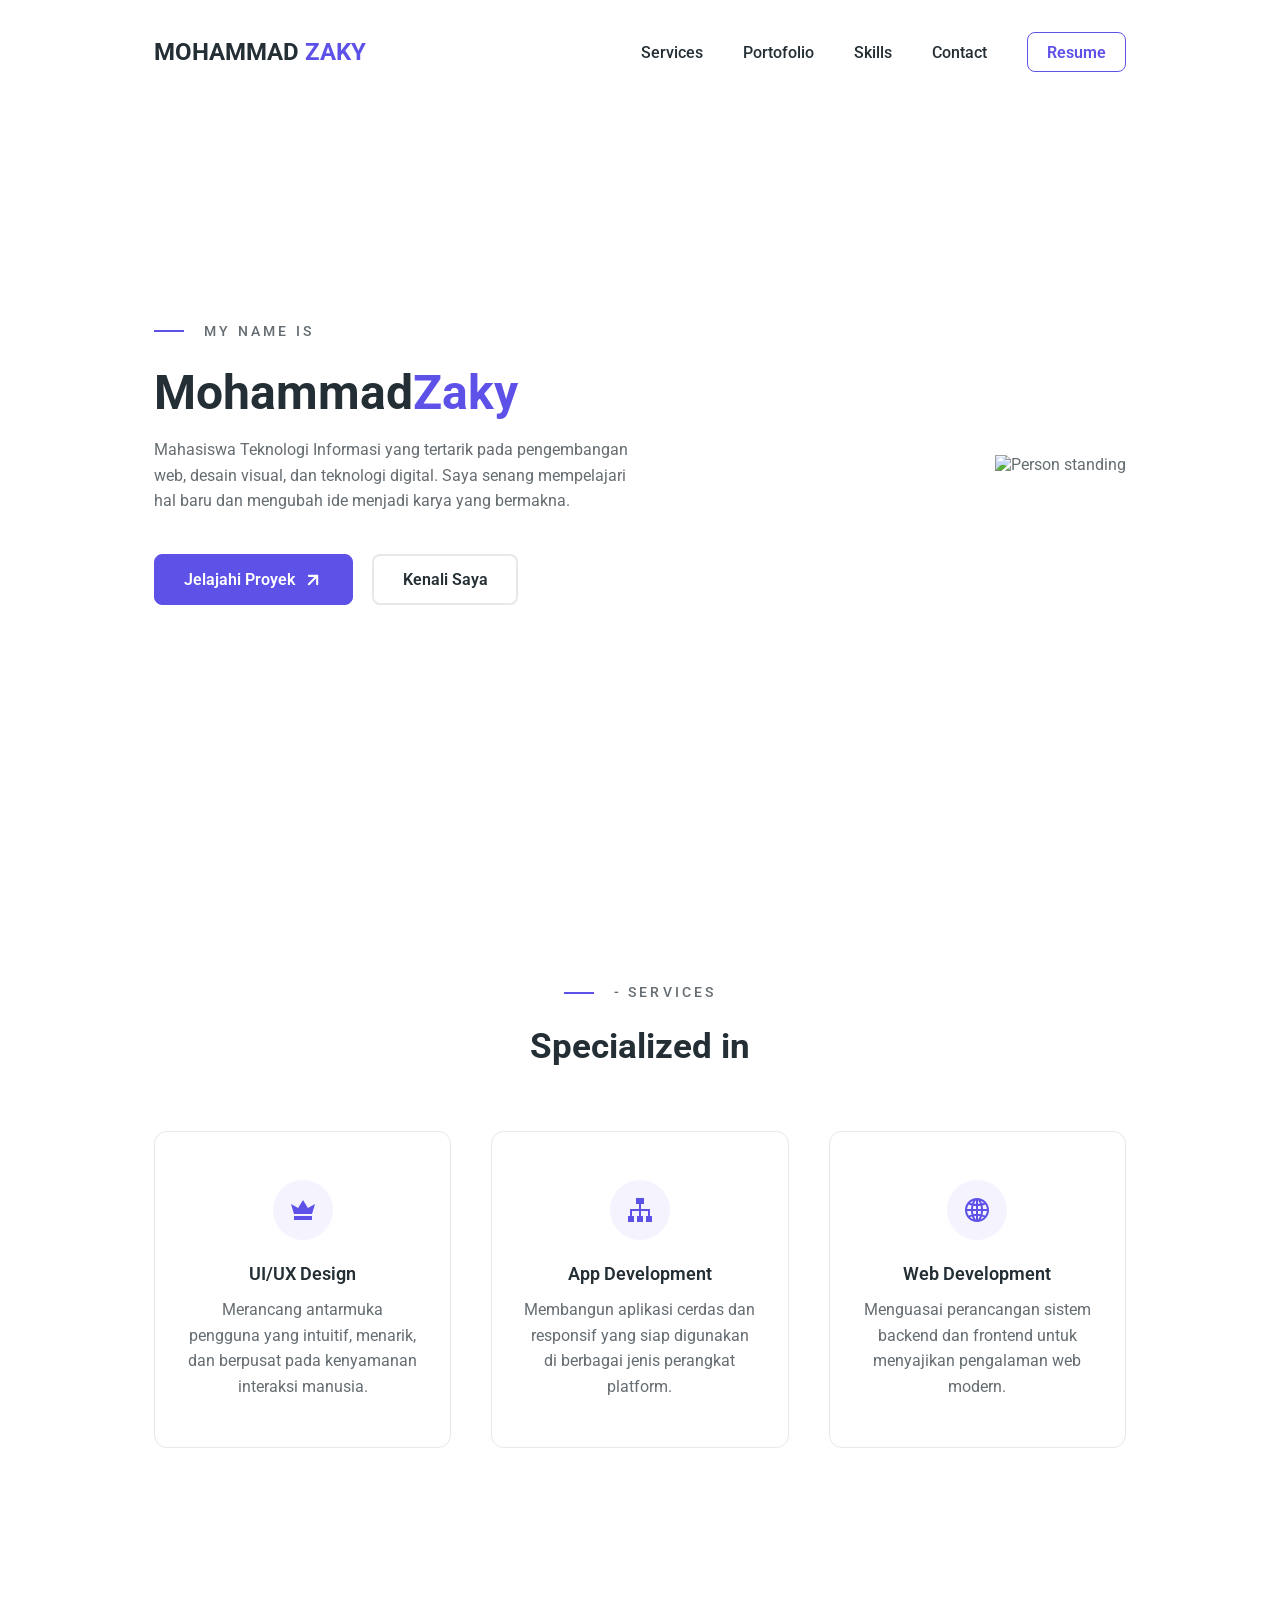
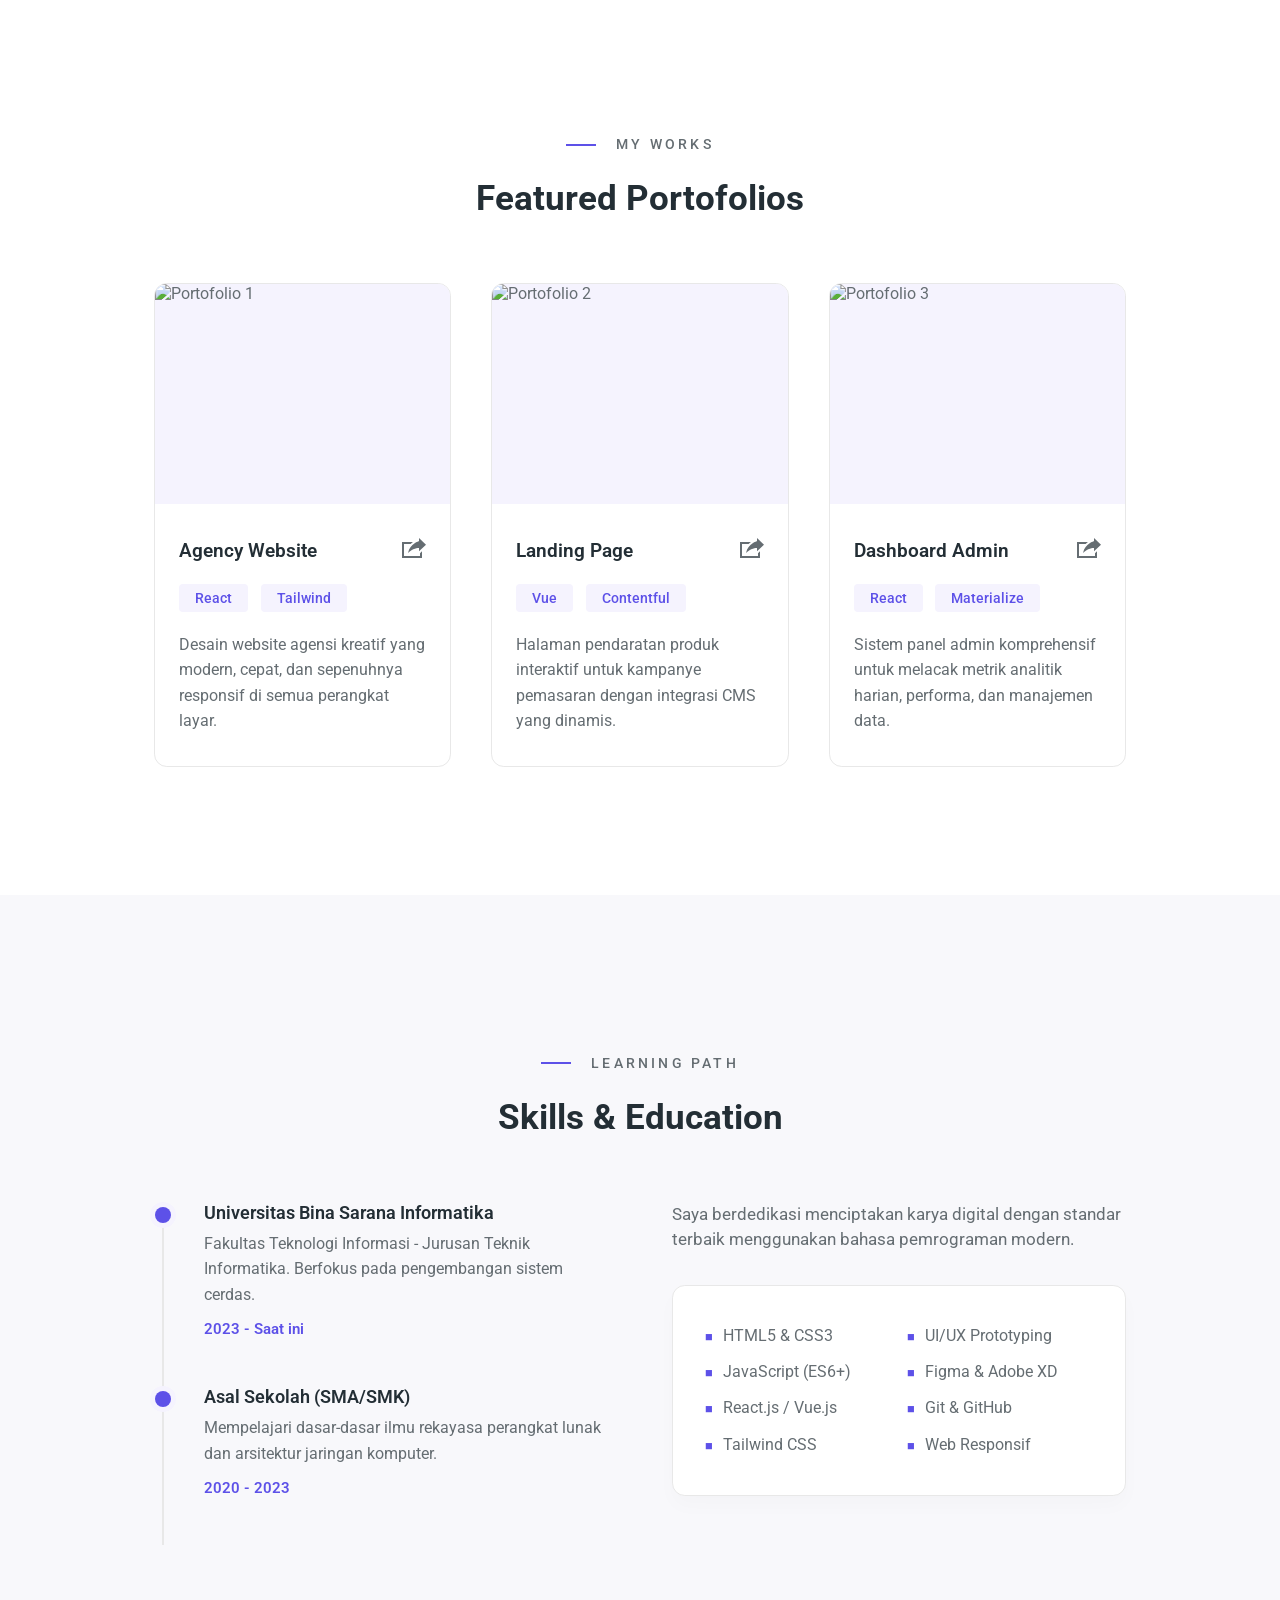
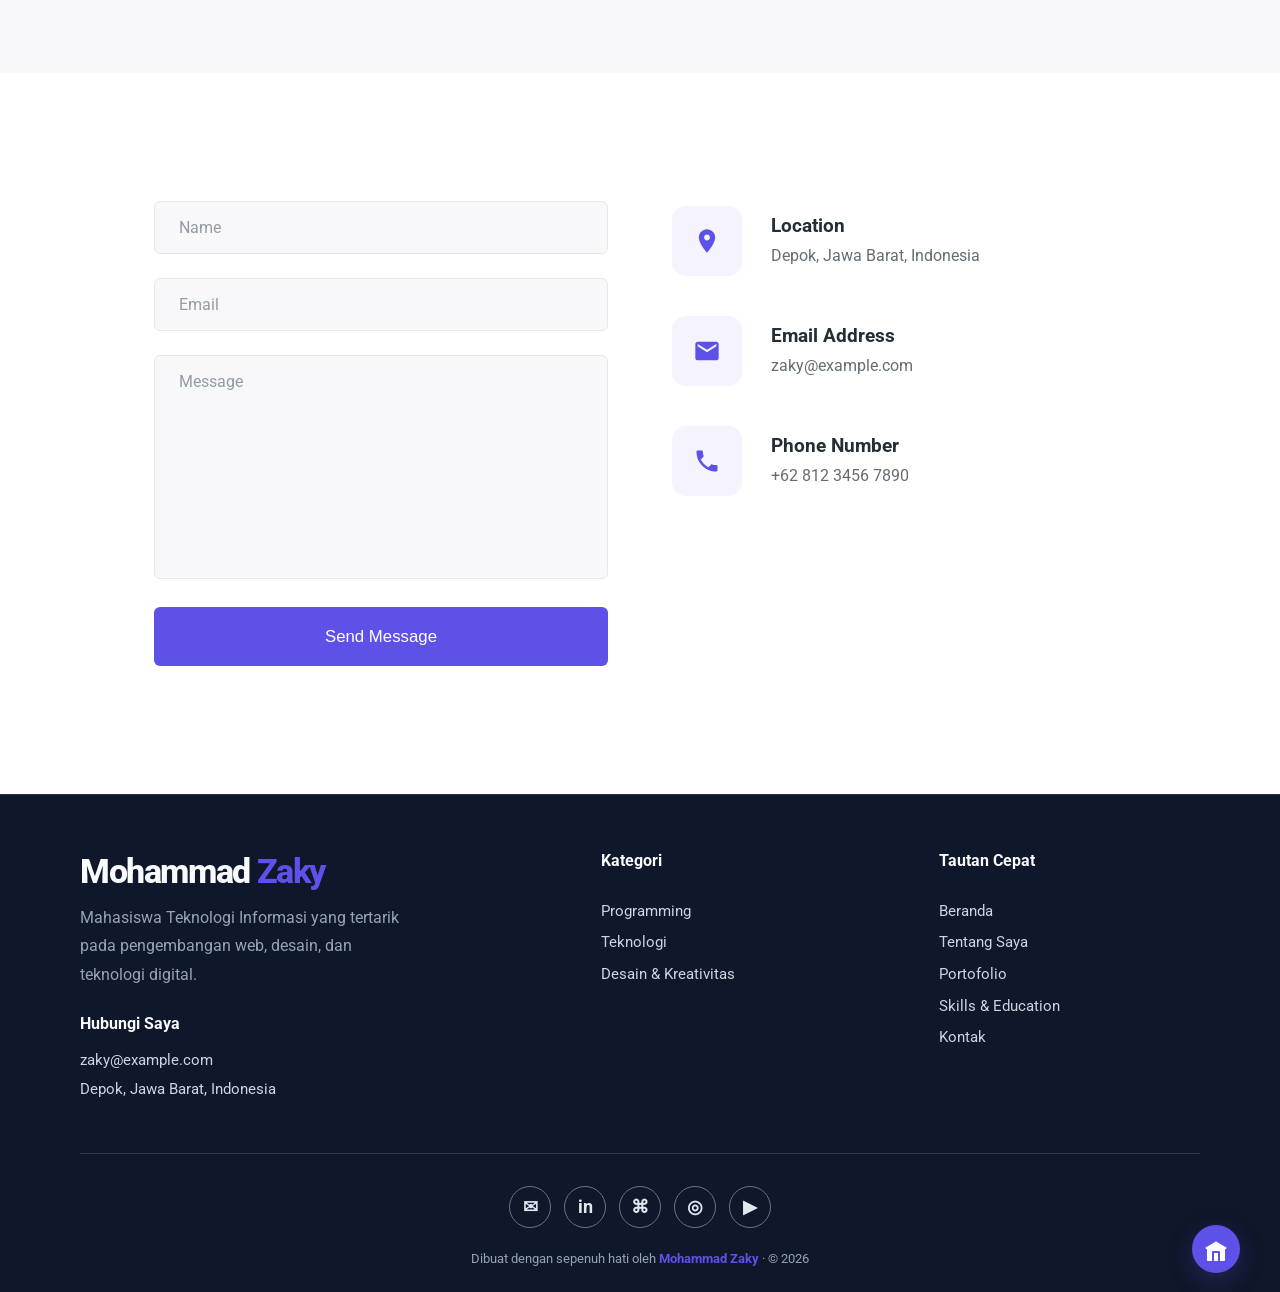
==== index.html @ a8462c78 "Rename index1.html to index.html" ====
<!DOCTYPE html>
<html lang="en">
<head>
    <meta charset="UTF-8">
    <meta http-equiv="X-UA-Compatible" content="IE=edge">
    <meta name="viewport" content="width=device-width, initial-scale=1.0">
    <title>WEB PORTOFOLIO - Mohammad Zaky</title>
    <!-- Pastikan nama file CSS ini sesuai dengan file CSS Anda -->
    <link rel="stylesheet" href="Stle1.css">
</head>
<body>

    <!-- NAVBAR SECTION -->
    <div class="main-container">
        <div class="nav"> 
            <div class="logo">
                <a href="/">MOHAMMAD <span>ZAKY</span></a>
            </div>
            <nav>
                <ul>
                    <li><a href="#service">Services</a></li>
                    <li><a href="#portofolios">Portofolio</a></li>
                    <li><a href="#skill">Skills</a></li>
                    <li><a href="#contact">Contact</a></li>
                    <li>
                        <a href="/Resume_pdf" target="_blank" class="btn">Resume</a>
                    </li>
                </ul>
            </nav>
            <div class="burger">
                <div class="line-1"></div>
                <div class="line-2"></div>
                <div class="line-3"></div>
            </div>
        </div> 
    </div>
    
    <!-- HERO SECTION -->
    <section id="hero">
        <div class="main-container" style="display: flex; align-items: center; justify-content: space-between; width: 100%; flex-wrap: wrap;">
            
            <div class="hero-left slide-left">
                <h3 class="pre-title">My Name is</h3>
                <h1 class="hero-name">Mohammad<span>Zaky</span></h1>
                <p>Mahasiswa Teknologi Informasi yang tertarik pada pengembangan web, desain visual, dan teknologi digital. Saya senang mempelajari hal baru dan mengubah ide menjadi karya yang bermakna.</p>
                
                <!-- Tombol Hero Modern -->
                <div class="hero-buttons">
                    <a href="#portofolios" class="btn btn-primary">
                        Jelajahi Proyek 
                        <svg width="20" height="20" viewBox="0 0 24 24" fill="none" stroke="currentColor" stroke-width="2.5" stroke-linecap="round" stroke-linejoin="round">
                            <line x1="7" y1="17" x2="17" y2="7"></line>
                            <polyline points="7 7 17 7 17 17"></polyline>
                        </svg>
                    </a>
                    <a href="#service" class="btn btn-secondary">
                        Kenali Saya
                    </a>
                </div>
            </div>

            <div class="hero-right slide-right">
                <img src="Images/sapiens.svg" alt="Person standing">
            </div>
        </div>
    </section>

    <!-- SERVICES SECTION -->
    <section id="service">
        <div class="service main-container">
            <h3 class="pre-title fade-up">- Services</h3>
            <h1 class="section-title service-title fade-up delay-100">Specialized in</h1>

            <div class="grid-3">
                <div class="services fade-up delay-100">
                    <div class="service-icon">
                        <svg xmlns="http://www.w3.org/2000/svg" width="24" height="24" viewBox="0 0 24 24">
                            <path d="M3 16l-3-10 7.104 4 4.896-8 4.896 8 7.104-4-3 10h-18zm0 2v4h18v-4h-18z"/>
                        </svg>
                    </div>
                    <h4>UI/UX Design</h4>
                    <p>Merancang antarmuka pengguna yang intuitif, menarik, dan berpusat pada kenyamanan interaksi manusia.</p>
                </div>
                
                <div class="services fade-up delay-200">
                    <div class="service-icon">
                        <svg xmlns="http://www.w3.org/2000/svg" width="24" height="24" viewBox="0 0 24 24">
                            <path d="M22 18v-7h-9v-5h3v-6h-8v6h3v5h-9v7h-2v6h6v-6h-2v-5h7v5h-2v6h6v-6h-2v-5h7v5h-2v6h6v-6z"/>
                        </svg>
                    </div>
                    <h4>App Development</h4>
                    <p>Membangun aplikasi cerdas dan responsif yang siap digunakan di berbagai jenis perangkat platform.</p>
                </div>

                <div class="services fade-up delay-300">
                    <div class="service-icon">
                        <svg xmlns="http://www.w3.org/2000/svg" width="24" height="24" viewBox="0 0 24 24">
                            <path d="M12 0c-6.627 0-12 5.373-12 12s5.373 12 12 12 12-5.373 12-12-5.373-12-12-12zm1 16.057v-3.057h2.994c-.059 1.143-.212 2.24-.456 3.279-.823-.12-1.674-.188-2.538-.222zm1.957 2.162c-.499 1.33-1.159 2.497-1.957 3.456v-3.62c.666.028 1.319.081 1.957.164zm-1.957-7.219v-3.015c.868-.034 1.721-.103 2.548-.224.238 1.027.389 2.111.446 3.239h-2.994zm0-5.014v-3.661c.806.969 1.471 2.15 1.971 3.496-.642.084-1.3.137-1.971.165zm2.703-3.267c1.237.496 2.354 1.228 3.29 2.146-.642.234-1.311.442-2.019.607-.344-.992-.775-1.91-1.271-2.753zm-7.241 13.56c-.244-1.039-.398-2.136-.456-3.279h2.994v3.057c-.865.034-1.714.102-2.538.222zm2.538 1.776v3.62c-.798-.959-1.458-2.126-1.957-3.456.638-.083 1.291-.136 1.957-.164zm-2.994-7.055c.057-1.128.207-2.212.446-3.239.827.121 1.68.19 2.548.224v3.015h-2.994zm1.024-5.179c.5-1.346 1.165-2.527 1.97-3.496v3.661c-.671-.028-1.329-.081-1.97-.165zm-2.005-.35c-.708-.165-1.377-.373-2.018-.607.937-.918 2.053-1.65 3.29-2.146-.496.844-.927 1.762-1.272 2.753zm-.549 1.918c-.264 1.151-.434 2.36-.492 3.611h-3.933c.165-1.658.739-3.197 1.617-4.518.88.361 1.816.67 2.808.907zm.009 9.262c-.988.236-1.92.542-2.797.9-.89-1.328-1.471-2.879-1.637-4.551h3.934c.058 1.265.231 2.488.5 3.651zm.553 1.917c.342.976.768 1.881 1.257 2.712-1.223-.49-2.326-1.211-3.256-2.115.636-.229 1.299-.435 1.999-.597zm9.924 0c.7.163 1.362.367 1.999.597-.931.903-2.034 1.625-3.257 2.116.489-.832.915-1.737 1.258-2.713zm.553-1.917c.27-1.163.442-2.386.501-3.651h3.934c-.167 1.672-.748 3.223-1.638 4.551-.877-.358-1.81-.664-2.797-.9zm.501-5.651c-.058-1.251-.229-2.46-.492-3.611.992-.237 1.929-.546 2.809-.907.877 1.321 1.451 2.86 1.616 4.518h-3.933z"/>
                        </svg>
                    </div>
                    <h4>Web Development</h4>
                    <p>Menguasai perancangan sistem backend dan frontend untuk menyajikan pengalaman web modern.</p>
                </div>
            </div>
        </div>
    </section>

    <!-- PORTFOLIO SECTION -->
    <section id="portofolios">
        <div class="portofolios main-container">
            <h3 class="pre-title fade-up">My Works</h3>
            <h1 class="section-title portofolios-title fade-up delay-100">Featured Portofolios</h1>
            
            <div class="grid-3">
                <div class="portofolio fade-up delay-100"> 
                    <div class="portofolio-cover">
                        <img src="" alt="Portofolio 1">
                    </div>
                    <div class="portofolio-info">
                        <div class="portofolio-title">
                            <h1>Agency Website</h1>
                            <a href="#" class="Portofolio-link">
                                <svg xmlns="http://www.w3.org/2000/svg" width="24" height="24" viewBox="0 0 24 24">
                                    <path d="M6 17c2.269-9.881 11-11.667 11-11.667v-3.333l7 6.637-7 6.696v-3.333s-6.17-.171-11 5zm12 .145v2.855h-16v-12h6.598c.768-.787 1.561-1.449 2.339-2h-10.937v16h20v-6.769l-2 1.914z"/>
                                </svg>
                            </a>
                        </div>
                        <div class="portofolio-tags">
                            <div>React</div>
                            <div>Tailwind</div>
                        </div>
                        <p>Desain website agensi kreatif yang modern, cepat, dan sepenuhnya responsif di semua perangkat layar.</p>
                    </div>
                </div> 

                <div class="portofolio fade-up delay-200">
                    <div class="portofolio-cover">
                        <img src="" alt="Portofolio 2">
                    </div>
                    <div class="portofolio-info">
                        <div class="portofolio-title">
                            <h1>Landing Page</h1>
                            <a href="#" class="Portofolio-link">
                                <svg xmlns="http://www.w3.org/2000/svg" width="24" height="24" viewBox="0 0 24 24">
                                    <path d="M6 17c2.269-9.881 11-11.667 11-11.667v-3.333l7 6.637-7 6.696v-3.333s-6.17-.171-11 5zm12 .145v2.855h-16v-12h6.598c.768-.787 1.561-1.449 2.339-2h-10.937v16h20v-6.769l-2 1.914z"/>
                                </svg>
                            </a>
                        </div>
                        <div class="portofolio-tags">
                            <div>Vue</div>
                            <div>Contentful</div>
                        </div>
                        <p>Halaman pendaratan produk interaktif untuk kampanye pemasaran dengan integrasi CMS yang dinamis.</p>
                    </div>
                </div> 

                <div class="portofolio fade-up delay-300"> 
                    <div class="portofolio-cover">
                        <img src="" alt="Portofolio 3">
                    </div>
                    <div class="portofolio-info">
                        <div class="portofolio-title">
                            <h1>Dashboard Admin</h1>
                            <a href="#" class="Portofolio-link">
                                <svg xmlns="http://www.w3.org/2000/svg" width="24" height="24" viewBox="0 0 24 24">
                                    <path d="M6 17c2.269-9.881 11-11.667 11-11.667v-3.333l7 6.637-7 6.696v-3.333s-6.17-.171-11 5zm12 .145v2.855h-16v-12h6.598c.768-.787 1.561-1.449 2.339-2h-10.937v16h20v-6.769l-2 1.914z"/>
                                </svg>
                            </a>
                        </div>
                        <div class="portofolio-tags">
                            <div>React</div>
                            <div>Materialize</div>
                        </div>
                        <p>Sistem panel admin komprehensif untuk melacak metrik analitik harian, performa, dan manajemen data.</p>
                    </div> 
                </div> 
            </div>
        </div>
    </section>

    <!-- SKILLS SECTION -->
    <section id="skill">
        <div class="skill main-container">
            <h3 class="pre-title fade-up">Learning path</h3>
            <h1 class="section-title fade-up delay-100">Skills & Education</h1>
              
            <div class="skill-grid">
                <!-- Timeline Pendidikan Kiri -->
                <div class="skill-left slide-left delay-100">
                    <div class="education">
                        <div class="line"><div></div></div>
                        <div class="education-info">
                            <h4 class="education-title">Universitas Bina Sarana Informatika</h4>
                            <p>Fakultas Teknologi Informasi - Jurusan Teknik Informatika. Berfokus pada pengembangan sistem cerdas.</p>
                            <h4 class="education-years">2023 - Saat ini</h4>        
                        </div>
                    </div>
                    <div class="education">
                        <div class="line"><div></div></div>
                        <div class="education-info">
                            <h4 class="education-title">Asal Sekolah (SMA/SMK)</h4>
                            <p>Mempelajari dasar-dasar ilmu rekayasa perangkat lunak dan arsitektur jaringan komputer.</p>
                            <h4 class="education-years">2020 - 2023</h4>        
                        </div>
                    </div>
                </div>

                <!-- Daftar Skill Kanan -->
                <div class="skill-right slide-right delay-200">
                    <p>Saya berdedikasi menciptakan karya digital dengan standar terbaik menggunakan bahasa pemrograman modern.</p>
                    <div class="skill-list">
                        <ul>
                            <li>HTML5 & CSS3</li>
                            <li>JavaScript (ES6+)</li>
                            <li>React.js / Vue.js</li>
                            <li>Tailwind CSS</li>
                        </ul>
                        <ul>
                            <li>UI/UX Prototyping</li>
                            <li>Figma & Adobe XD</li>
                            <li>Git & GitHub</li>
                            <li>Web Responsif</li>
                        </ul>
                    </div>
                </div>
            </div>
        </div>
    </section>

    <!-- CONTACT SECTION -->
    <section id="contact">
        <div class="contact main-container">
            <div class="contact-left slide-left delay-100">
                <form class="contact-form" action="#">
                    <div>
                        <input type="text" placeholder="Name" name="Name">
                    </div>
                    <div>
                        <input type="email" placeholder="Email" name="email">
                    </div>
                    <div>
                        <textarea name="Message" id="Message" placeholder="Message" cols="30" rows="10"></textarea>
                    </div>
                    <button class="btn-submit">
                        Send Message
                    </button>
                </form>
            </div>
            
            <div class="contact-right slide-right delay-200">
                <div class="contact-item">
                    <div class="contact-item-icon">
                        <svg xmlns="http://www.w3.org/2000/svg" viewBox="0 0 24 24"><path d="M12 2C8.13 2 5 5.13 5 9c0 5.25 7 13 7 13s7-7.75 7-13c0-3.87-3.13-7-7-7zm0 9.5c-1.38 0-2.5-1.12-2.5-2.5s1.12-2.5 2.5-2.5 2.5 1.12 2.5 2.5-1.12 2.5-2.5 2.5z"/></svg>
                    </div>
                    <div class="contact-item-detail">
                        <h4>Location</h4>
                        <p>Depok, Jawa Barat, Indonesia</p>
                    </div>
                </div>
                
                <div class="contact-item">
                    <div class="contact-item-icon">
                        <svg xmlns="http://www.w3.org/2000/svg" viewBox="0 0 24 24"><path d="M20 4H4c-1.1 0-1.99.9-1.99 2L2 18c0 1.1.9 2 2 2h16c1.1 0 2-.9 2-2V6c0-1.1-.9-2-2-2zm0 4l-8 5-8-5V6l8 5 8-5v2z"/></svg>
                    </div>
                    <div class="contact-item-detail">
                        <h4>Email Address</h4>
                        <p>zaky@example.com</p>
                    </div>
                </div>

                <div class="contact-item">
                    <div class="contact-item-icon">
                        <svg xmlns="http://www.w3.org/2000/svg" viewBox="0 0 24 24"><path d="M6.62 10.79c1.44 2.83 3.76 5.14 6.59 6.59l2.2-2.2c.27-.27.67-.36 1.02-.24 1.12.37 2.33.57 3.57.57.55 0 1 .45 1 1V20c0 .55-.45 1-1 1-9.39 0-17-7.61-17-17 0-.55.45-1 1-1h3.5c.55 0 1 .45 1 1 0 1.25.2 2.45.57 3.57.11.35.03.74-.25 1.02l-2.2 2.2z"/></svg>
                    </div>
                    <div class="contact-item-detail">
                        <h4>Phone Number</h4>
                        <p>+62 812 3456 7890</p>
                    </div>
                </div>
            </div>
        </div>
    </section>

    <!-- FOOTER SECTION -->
    <footer id="footer" class="site-footer">
        <div class="footer-container">
            <div class="footer-grid">
                <div class="footer-brand fade-up">
                    <a class="footer-name" href="#hero">Mohammad <span>Zaky</span></a>
                    <p class="footer-description">Mahasiswa Teknologi Informasi yang tertarik pada pengembangan web, desain, dan teknologi digital.</p>
                    <h3>Hubungi Saya</h3>
                    <a class="footer-contact" href="mailto:zaky@example.com">zaky@example.com</a>
                    <p class="footer-contact">Depok, Jawa Barat, Indonesia</p>
                </div>

                <div class="footer-column fade-up delay-100">
                    <h3>Kategori</h3>
                    <a href="#service">Programming</a>
                    <a href="#skill">Teknologi</a>
                    <a href="#portofolios">Desain & Kreativitas</a>
                </div>

                <div class="footer-column fade-up delay-200">
                    <h3>Tautan Cepat</h3>
                    <a href="#hero">Beranda</a>
                    <a href="#service">Tentang Saya</a>
                    <a href="#portofolios">Portofolio</a>
                    <a href="#skill">Skills & Education</a>
                    <a href="#contact">Kontak</a>
                </div>
            </div>

            <div class="footer-divider fade-up delay-100"></div>
            <div class="footer-socials fade-up delay-200" aria-label="Media sosial">
                <a class="social-icon" href="mailto:zaky@example.com"><span>✉</span></a>
                <a class="social-icon" href="#"><span>in</span></a>
                <a class="social-icon" href="#"><span>⌘</span></a>
                <a class="social-icon" href="#"><span>◎</span></a>
                <a class="social-icon" href="#"><span>▶</span></a>
            </div>
            <p class="footer-credit fade-up delay-200">Dibuat dengan sepenuh hati oleh <a href="#hero">Mohammad Zaky</a> · © 2026</p>
        </div>
        
        <a class="back-to-top" href="#hero" aria-label="Kembali ke atas">
            <span>
                <svg xmlns="http://www.w3.org/2000/svg" width="24" height="24" viewBox="0 0 24 24" fill="#ffffff">
                    <path d="M 12 1.5 C 11.824 1.5 11.648 1.546 11.492 1.638 L 1.992 7.226 C 1.516 7.506 1.358 8.119 1.638 8.595 C 1.917 9.069 2.526 9.228 3 8.953 L 3 20 C 3 20.552 3.448 21 4 21 L 8 21 L 8 12 C 8 11.448 8.448 11 9 11 L 15 11 C 15.552 11 16 11.448 16 12 L 16 21 L 20 21 C 20.552 21 21 20.552 21 20 L 21 8.953 C 21.157 9.044 21.328 9.087 21.498 9.087 C 21.841 9.087 22.175 8.912 22.361 8.595 C 22.641 8.119 22.483 7.505 22.007 7.226 L 12.507 1.638 C 12.351 1.546 12.175 1.5 12 1.5 z M 10 13 L 10 21 L 14 21 L 14 13 L 10 13 z"></path>
                </svg>
            </span>
        </a>
    </footer>

    <!-- SCRIPTS (Burger Menu & Animasi Scroll) -->
    <script>
        // 1. Logika Burger Menu (Mobile)
        const burger = document.querySelector('.burger');
        const nav = document.querySelector('.nav ul');
        const navLinks = document.querySelectorAll('.nav ul li a');

        burger.addEventListener('click', () => {
            nav.classList.toggle('nav-active');
            burger.classList.toggle('toggle');
        });

        navLinks.forEach(link => {
            link.addEventListener('click', () => {
                if (nav.classList.contains('nav-active')) {
                    nav.classList.remove('nav-active');
                    burger.classList.remove('toggle');
                }
            });
        });

        // 2. Logika Scroll Animation (Intersection Observer)
        const animatedElements = document.querySelectorAll('.fade-up, .slide-left, .slide-right');

        const observer = new IntersectionObserver((entries) => {
            entries.forEach((entry) => {
                // Tambahkan class show-animate ketika elemen masuk ke layar
                if (entry.isIntersecting) {
                    entry.target.classList.add('show-animate');
                }
            });
        }, {
            threshold: 0.1 // Muncul saat 10% bagian elemen sudah terlihat di layar
        });

        animatedElements.forEach((el) => observer.observe(el));
    </script>

</body>
</html>
---- Stle1.css ----
@import url('https://fonts.googleapis.com/css2?family=Roboto:wght@400;500;600;700&display=swap');

/* =========================================
   1. VARIABLES (Tema Warna & Ukuran)
========================================= */
:root {
    --primaryTextColor: #232e35; 
    --secondaryTextColor: #656d72; 
    
    --borderColor: #e8e8e8; 
    --LineColor: #5d51e8; /* Warna aksen utama (Ungu/Biru) */

    --primaryBackgroundColor: #ffffff; 
    --secondaryBackgroundColor: #f8f8fb; 
    --thirdBackgroundColor: #f5f3fe; 

    --primaryiconColor: #5d51e8; 
    --primaryiconColorHover: #4a3fd1; 

    --sectionpadding: 8rem 0;
    --itemborderRadius: 0.8rem; 
}

/* =========================================
   2. BASE & RESET (Pengaturan Dasar)
========================================= */
* {
    margin: 0;
    padding: 0;
    box-sizing: border-box;
}

html {
    scroll-behavior: smooth;
}

body {
    font-family: 'Roboto', sans-serif;
    background-color: var(--primaryBackgroundColor);
    color: var(--secondaryTextColor);
    overflow-x: hidden; /* Mencegah layar bergeser ke samping */
}

h1, h2, h3, h4, h5, h6, strong {
    color: var(--primaryTextColor);
}

p {
   font-size: 1rem; 
   line-height: 1.6rem; 
}

a {
    text-decoration: none;
    transition: color 0.3s ease;
}

/* =========================================
   3. LAYOUT & CONTAINERS
========================================= */
.main-container, .main.container {
    max-width: 1100px;
    margin: 0 auto;
    padding: 0 5%;
}

.grid-3 {
    display: grid;
    grid-template-columns: repeat(auto-fit, minmax(280px, 1fr)); 
    gap: 2.5rem;
}

/* =========================================
   4. COMPONENTS (Tombol & Judul)
========================================= */
/* --- Buttons Base --- */
.btn {
    display: inline-flex;
    align-items: center;
    justify-content: center;
    gap: 0.5rem; 
    padding: 0.9rem 1.8rem;
    border-radius: 8px; 
    cursor: pointer;
    font-weight: 600;
    font-size: 1rem;
    transition: all 0.3s ease;
    text-decoration: none;
    font-family: 'Roboto', sans-serif;
}

/* --- Primary Button (Jelajahi Proyek) --- */
.btn-primary {
    background-color: var(--LineColor);
    color: #fff !important;
    border: 1px solid var(--LineColor);
}

.btn-primary:hover {
    background-color: var(--primaryiconColorHover);
    border-color: var(--primaryiconColorHover);
    transform: translateY(-4px); 
    box-shadow: 0 8px 20px rgba(93, 81, 232, 0.3); 
}

.btn-primary svg {
    transition: transform 0.3s ease;
}

.btn-primary:hover svg {
    transform: translate(3px, -3px);
}

/* --- Secondary Button (Kenali Saya) --- */
.btn-secondary {
    background-color: transparent;
    color: var(--primaryTextColor) !important;
    border: 2px solid var(--borderColor);
}

.btn-secondary:hover {
    border-color: var(--LineColor);
    color: var(--LineColor) !important;
    background-color: var(--thirdBackgroundColor);
    transform: translateY(-4px);
}

/* --- Global Section Titles --- */
.section-title {
    text-align: center; 
    margin: 0.5rem 0 4rem 0; 
    font-size: 2.2rem;
}

/* --- Pre-title (Teks Kecil Bergaris) --- */
.pre-title {
    text-transform: uppercase;
    letter-spacing: 0.2rem;
    color: var(--secondaryTextColor);
    font-weight: 500;
    font-size: 0.9rem;
    position: relative;
    padding-left: 50px; 
    width: fit-content;
    margin: 2rem auto 1.5rem auto; 
}

.pre-title::before {
    content: "";
    width: 30px;
    height: 2px;
    background: var(--LineColor);
    position: absolute;
    left: 0;
    top: 50%;
    transform: translateY(-50%); 
}

#hero .pre-title {
    margin: 0 0 1.5rem 0; 
}

/* =========================================
   5. NAVIGATION BAR & BURGER MENU
========================================= */
.nav {
    display: flex;
    justify-content: space-between;
    align-items: center;
    padding: 2rem 0;
}

.nav ul {
    list-style: none;
    display: flex;
    gap: 2.5rem;
    align-items: center;
}

.logo a {
    font-weight: 700;
    font-size: 1.5rem;
    color: var(--primaryTextColor);
}

.logo a span {
    color: var(--LineColor);
}

nav ul li a {
    color: var(--primaryTextColor);
    font-weight: 500;
}

nav ul li a:hover {
    color: var(--primaryiconColor);
}

/* Gaya Khusus Tombol Resume di Navbar Desktop */
nav .btn {
    background-color: transparent;
    border: 1px solid var(--LineColor);
    color: var(--LineColor) !important;
    padding: 0.6rem 1.2rem;
}

nav .btn:hover {
    background-color: var(--LineColor);
    color: #fff !important;
    transform: translateY(-2px);
    box-shadow: 0 4px 10px rgba(93, 81, 232, 0.2);
}

/* Tampilan Ikon Burger Ala Kotak */
.burger {
    display: none; 
    cursor: pointer;
    z-index: 99;
    border: 1px solid var(--borderColor);
    padding: 6px 5px;
    border-radius: 8px;
    background-color: var(--primaryBackgroundColor);
    transition: 0.3s;
}

.burger:hover {
    border-color: var(--LineColor);
}

.burger div {
    width: 24px;
    height: 2px;
    background-color: var(--primaryTextColor);
    margin: 5px;
    border-radius: 2px;
    transition: all 0.3s ease-in-out;
}

/* Responsivitas Menu Mobile & Umum */
@media screen and (max-width: 768px) {
    .nav { 
        position: relative; 
        background-color: var(--primaryBackgroundColor);
        z-index: 99;
    }
    
    /* Ubah menu menjadi Dropdown Penuh Rata Kiri */
    .nav ul {
        position: absolute;
        left: 0;
        top: 100%; 
        width: 100%;
        height: auto;
        background-color: var(--primaryBackgroundColor);
        display: flex;
        flex-direction: column;
        align-items: stretch; 
        padding: 1rem 5% 2rem 5%;
        transform: translateY(-20px);
        opacity: 0;
        visibility: hidden;
        transition: all 0.3s ease-in-out;
        box-shadow: 0px 15px 15px rgba(0,0,0,0.05);
        z-index: 98;
        border-bottom: 1px solid var(--borderColor);
        border-radius: 0 0 1.2rem 1.2rem;
    }
    
    .nav ul.nav-active { 
        transform: translateY(0); 
        opacity: 1;
        visibility: visible;
    }

    .nav ul li { margin: 0; }
    
    .nav ul li a:not(.btn) {
        display: block;
        padding: 1.2rem 0;
        font-size: 1.1rem;
        font-weight: 600;
        border-bottom: 1px solid rgba(0,0,0,0.03); 
    }

    /* Tombol Resume Full-width di bawah menu mobile */
    nav ul li:last-child {
        margin-top: 1.5rem;
    }

    nav .btn {
        display: flex;
        width: 100%;
        justify-content: center;
        padding: 1rem;
    }

    .burger { display: block; }

    /* Animasi Burger menjadi huruf X */
    .toggle .line-1 { transform: translateY(7px) rotate(45deg); }
    .toggle .line-2 { opacity: 0; }
    .toggle .line-3 { transform: translateY(-7px) rotate(-45deg); }
    
    #hero { flex-direction: column; text-align: center; }
    #hero .pre-title { margin: 0 auto 1.5rem auto; } 
    #hero .hero-buttons { justify-content: center; }
    .hero-right { justify-content: center; margin-top: 2rem;}
    
    .contact { grid-template-columns: 1fr !important; gap: 3.5rem !important; }
}

/* =========================================
   6. HERO SECTION
========================================= */
#hero {
    position: relative;
    min-height: 80vh;
    display: flex;
    align-items: center;
    justify-content: space-between;
    gap: 2rem;
    padding: 6rem 0; 
}

.hero-left, .hero-right {
    flex: 1;
}

.hero-name {
    font-size: 3rem;
    font-weight: 700;
    margin: 0.5rem 0 1rem;
}

.hero-name span {
    color: var(--LineColor); 
}

.hero-buttons {
    display: flex;
    gap: 1.2rem;
    margin-top: 2.5rem;
    flex-wrap: wrap; 
}

.hero-right {
    display: flex;
    justify-content: flex-end;
}

.hero-right img {
    max-width: 100%;
    height: auto;
}

/* =========================================
   7. SERVICES SECTION
========================================= */
#service, #Service { 
    background-color: var(--primaryBackgroundColor);
    padding: var(--sectionpadding);
}

.services {
    padding: 3rem 2rem;
    text-align: center;
    background: var(--primaryBackgroundColor);
    border-radius: var(--itemborderRadius);
    border: 1px solid var(--borderColor);
    transition: transform 0.3s ease, box-shadow 0.3s ease;
}

.services:hover {
    transform: translateY(-7px); 
    box-shadow: 0px 10px 20px rgba(0, 0, 0, 0.05);
    border-color: transparent;
}

.services h4 {
    margin: 1.5rem 0 0.8rem;
    font-weight: 600;
    font-size: 1.1rem;
}

.service-icon {
    background: var(--thirdBackgroundColor);
    width: 60px;
    height: 60px;
    margin: 0 auto;
    display: flex;
    justify-content: center;
    align-items: center;
    border-radius: 50%;
}

.service-icon svg {
    fill: var(--primaryiconColor);
}

/* =========================================
   8. PORTFOLIO SECTION
========================================= */
#portofolios, #Portofolios { 
    padding: var(--sectionpadding);
    background-color: var(--primaryBackgroundColor);
}

.portofolio {
    border-radius: var(--itemborderRadius);
    overflow: hidden;
    border: 1px solid var(--borderColor);
    background: var(--primaryBackgroundColor);
    transition: transform 0.3s ease, box-shadow 0.3s ease;
}

.portofolio:hover {
    transform: translateY(-7px);
    box-shadow: 0px 10px 20px rgba(0, 0, 0, 0.05);
    border-color: transparent;
}

.portofolio-cover {
    height: 220px;
    background: var(--thirdBackgroundColor);
}

.portofolio-cover img {
    width: 100%;
    height: 100%;
    object-fit: cover;
}

.portofolio-info {
    padding: 2rem 1.5rem;
}

.portofolio-title {
    display: flex;
    justify-content: space-between;
    align-items: center;
}

.portofolio-title h1 {
    font-weight: 600;
    font-size: 1.2rem;
}

.portofolio-title a svg {
    fill: var(--secondaryTextColor);
    transition: 0.2s ease;
}

.portofolio-title a:hover svg {
    fill: var(--primaryiconColor);
}

.portofolio-tags {
    display: flex;
    flex-wrap: wrap;
    gap: 0.8rem;
    margin: 1.2rem 0;
}

.portofolio-tags div {
    font-size: 0.85rem;
    background: var(--thirdBackgroundColor);
    border-radius: 4px;
    padding: 0.4rem 1rem;
    color: var(--primaryiconColor);
    font-weight: 500;
}

/* =========================================
   9. SKILL & EDUCATION SECTION
========================================= */
#skill, #Skill, #Skills {
    padding: var(--sectionpadding);
    background-color: var(--secondaryBackgroundColor);
}

.skill-grid {
    display: grid;
    grid-template-columns: repeat(auto-fit, minmax(300px, 1fr)); 
    gap: 4rem;
    margin-top: 2rem;
}

.education {
    display: flex;
    gap: 2rem;
}

.education .line {
    padding: 0 0.5rem;
}

.education .line div {
    width: 2px;
    height: 100%;
    background: var(--borderColor);
    position: relative;
}

.education .line div::before {
    content: "";
    width: 16px;
    height: 16px;
    background: var(--LineColor);
    border-radius: 50%;
    position: absolute;
    left: -7px;
    top: 5px; 
    box-shadow: 0 0 0 5px var(--thirdBackgroundColor); 
}

.education-info {
    margin: 0 0 3rem 0; 
}

.education-title {
    font-size: 1.15rem;
    font-weight: 600;
    margin-bottom: 0.5rem;
}

.education-years {
    color: var(--primaryiconColor);
    font-size: 0.95rem;
    font-weight: 600;
    margin-top: 0.8rem;
}

.skill-right p {
    margin-bottom: 2rem; 
    font-size: 1.05rem;
}

.skill-list {
    display: grid;
    grid-template-columns: 1fr 1fr; 
    gap: 1rem;
    background: var(--primaryBackgroundColor);
    padding: 2rem;
    border-radius: var(--itemborderRadius);
    border: 1px solid var(--borderColor);
    box-shadow: 0px 10px 20px rgba(0, 0, 0, 0.02);
}

.skill-list ul {
    list-style-type: none; 
    line-height: 2.2rem;
}

.skill-list ul li::before {
    content:"■"; 
    color: var(--primaryiconColor);
    font-size: 0.8rem;
    margin-right: 10px;
    display: inline-block;
}

/* =========================================
   10. CONTACT SECTION
========================================= */
#contact, #Contact {
    padding: var(--sectionpadding);
    background-color: var(--primaryBackgroundColor);
}

.contact {
    display: grid;
    grid-template-columns: 1fr 1fr; 
    gap: 4rem; 
    align-items: flex-start; 
}

.contact-form div {
    margin-bottom: 1.5rem;
}

.contact-form input, .contact-form textarea {
    width: 100%;
    padding: 1rem 1.5rem;
    font-family: 'Roboto', sans-serif;
    background: var(--secondaryBackgroundColor);
    border: 1px solid var(--borderColor); 
    border-radius: 6px;
    resize: none;
    transition: 0.3s;
    font-size: 1rem;
}

.contact-form textarea {
    min-height: 180px; 
}

.contact-form input::placeholder, .contact-form textarea::placeholder {
    color: #939ca3;
}

.contact-form input:focus, .contact-form textarea:focus {
    outline: none;
    border: 1px solid var(--LineColor);
    background: #fff;
    box-shadow: 0 0 0 3px rgba(93, 81, 232, 0.1); 
}

.btn-submit {
    width: 100%;
    padding: 1.2rem;
    background-color: var(--primaryiconColor);
    color: #fff;
    border: none;
    border-radius: 6px;
    font-size: 1.05rem;
    font-weight: 500;
    cursor: pointer;
    transition: 0.3s ease;
}

.btn-submit:hover {
    background: var(--primaryiconColorHover);
    box-shadow: 0 4px 10px rgba(93, 81, 232, 0.3);
}

.contact-right {
    display: flex;
    flex-direction: column;
    gap: 2.5rem; 
    padding-top: 0.3rem;
}

.contact-item {
    display: flex;
    align-items: center;
    gap: 1.8rem;
}

.contact-item-icon {
    background: var(--thirdBackgroundColor);
    width: 70px;
    height: 70px;
    border-radius: 14px;
    display: flex;
    justify-content: center;
    align-items: center;
    color: var(--primaryiconColor);
    flex-shrink: 0; 
}

.contact-item-icon svg {
    width: 28px;
    height: 28px;
    fill: var(--primaryiconColor);
}

.contact-item-detail h4 {
    margin-bottom: 0.4rem;
    font-size: 1.2rem;
    color: var(--primaryTextColor);
}

.contact-item-detail p {
    font-size: 1rem;
    line-height: 1.6rem;
    color: var(--secondaryTextColor);
}

/* =========================================
   11. FOOTER SECTION
========================================= */
.site-footer {
    position: relative;
    isolation: isolate;
    padding: 3.5rem 1.5rem 1.4rem;
    color: #e2e8f0;
    background: #0f172a; 
    border-top: 1px solid rgba(148, 163, 184, 0.18);
}

.footer-container { 
    width: min(1120px, 100%); 
    margin: 0 auto; 
}

.footer-grid {
    display: grid;
    grid-template-columns: 1.7fr 1fr 1fr;
    gap: clamp(2rem, 6vw, 5.5rem);
    padding-bottom: 2.7rem;
}

.footer-name {
    display: inline-block;
    margin-bottom: .8rem;
    color: #f8fafc;
    font-size: clamp(1.6rem, 3vw, 2.15rem);
    font-weight: 800;
    letter-spacing: -.04em;
    text-transform: capitalize;
}

.footer-name span { 
    color: var(--LineColor); 
}

.footer-description { 
    max-width: 340px; 
    margin: 0 0 1.5rem; 
    color: #94a3b8; 
    line-height: 1.8; 
}

.footer-brand h3, .footer-column h3 { 
    margin: 0 0 1.15rem; 
    color: #f8fafc; 
    font-size: 1rem; 
    font-weight: 700; 
}

.footer-contact { 
    display: block; 
    margin: .45rem 0; 
    color: #cbd5e1; 
    font-size: .94rem; 
}

.footer-column { 
    display: flex; 
    flex-direction: column; 
    align-items: flex-start; 
    gap: .85rem; 
}

.footer-column a { 
    color: #cbd5e1; 
    font-size: .95rem; 
    transition: color .2s ease, transform .2s ease; 
}

.footer-column a:hover, .footer-contact[href]:hover { 
    color: var(--LineColor); 
}

.footer-column a:hover { 
    transform: translateX(3px); 
}

.footer-divider { 
    height: 1px; 
    background: rgba(148, 163, 184, 0.25); 
}

.footer-socials { 
    display: flex; 
    justify-content: center; 
    flex-wrap: wrap; 
    gap: .8rem; 
    padding: 2rem 0 1rem; 
}

.social-icon {
    display: inline-flex; 
    width: 42px; 
    height: 42px; 
    align-items: center; 
    justify-content: center;
    border: 1px solid #64748b; 
    border-radius: 50%; 
    color: #e2e8f0;
    font-size: 1.1rem; 
    font-weight: 700; 
    transition: background .2s ease, border-color .2s ease, color .2s ease, transform .2s ease;
}

.social-icon:hover { 
    color: white; 
    background: var(--LineColor); 
    border-color: var(--LineColor); 
    transform: translateY(-3px); 
}

.footer-credit { 
    margin: .25rem 0 0; 
    color: #94a3b8; 
    font-size: .82rem; 
    text-align: center; 
    line-height: 1.7; 
}

.footer-credit a { 
    color: var(--LineColor); 
    font-weight: 700; 
}

.footer-credit a:hover { 
    color: var(--primaryiconColorHover); 
}

.back-to-top {
    position: absolute; 
    right: max(1.25rem, calc((100vw - 1200px) / 2)); 
    bottom: 1.2rem;
    display: flex; 
    width: 48px; 
    height: 48px; 
    align-items: center; 
    justify-content: center;
    border-radius: 50%; 
    background: var(--LineColor); 
    color: white; 
    box-shadow: 0 8px 24px rgba(93, 81, 232, 0.25); 
    transition: transform .2s ease, background .2s ease;
}

.back-to-top span { 
    margin-top: 7px; 
    font-size: 2rem; 
    line-height: 1; 
}

.back-to-top:hover { 
    background: var(--primaryiconColorHover); 
    transform: translateY(-3px); 
}

@media (max-width: 700px) {
    .site-footer { 
        padding: 2.5rem 1.25rem 1.25rem; 
    }
    .footer-grid { 
        grid-template-columns: 1fr 1fr; 
        gap: 2rem 1.25rem; 
    }
    .footer-brand { 
        grid-column: 1 / -1; 
    }
    .footer-description { 
        max-width: 100%; 
    }
    .back-to-top { 
        right: 1rem; 
        bottom: 1rem; 
        width: 42px; 
        height: 42px; 
    }
    .footer-credit { 
        padding: 0 2.8rem; 
    }
}

@media (max-width: 390px) { 
    .footer-grid { 
        grid-template-columns: 1fr; 
    } 
    .footer-brand { 
        grid-column: auto; 
    } 
}

/* =========================================
   12. SCROLL ANIMATIONS (Intersection Observer)
========================================= */
.fade-up {
    opacity: 0;
    transform: translateY(50px);
    transition: opacity 0.8s ease-out, transform 0.8s ease-out;
}

.slide-left {
    opacity: 0;
    transform: translateX(-50px);
    transition: opacity 0.8s ease-out, transform 0.8s ease-out;
}

.slide-right {
    opacity: 0;
    transform: translateX(50px);
    transition: opacity 0.8s ease-out, transform 0.8s ease-out;
}

.show-animate {
    opacity: 1;
    transform: translate(0);
}

.delay-100 { transition-delay: 100ms; }
.delay-200 { transition-delay: 200ms; }
.delay-300 { transition-delay: 300ms; }
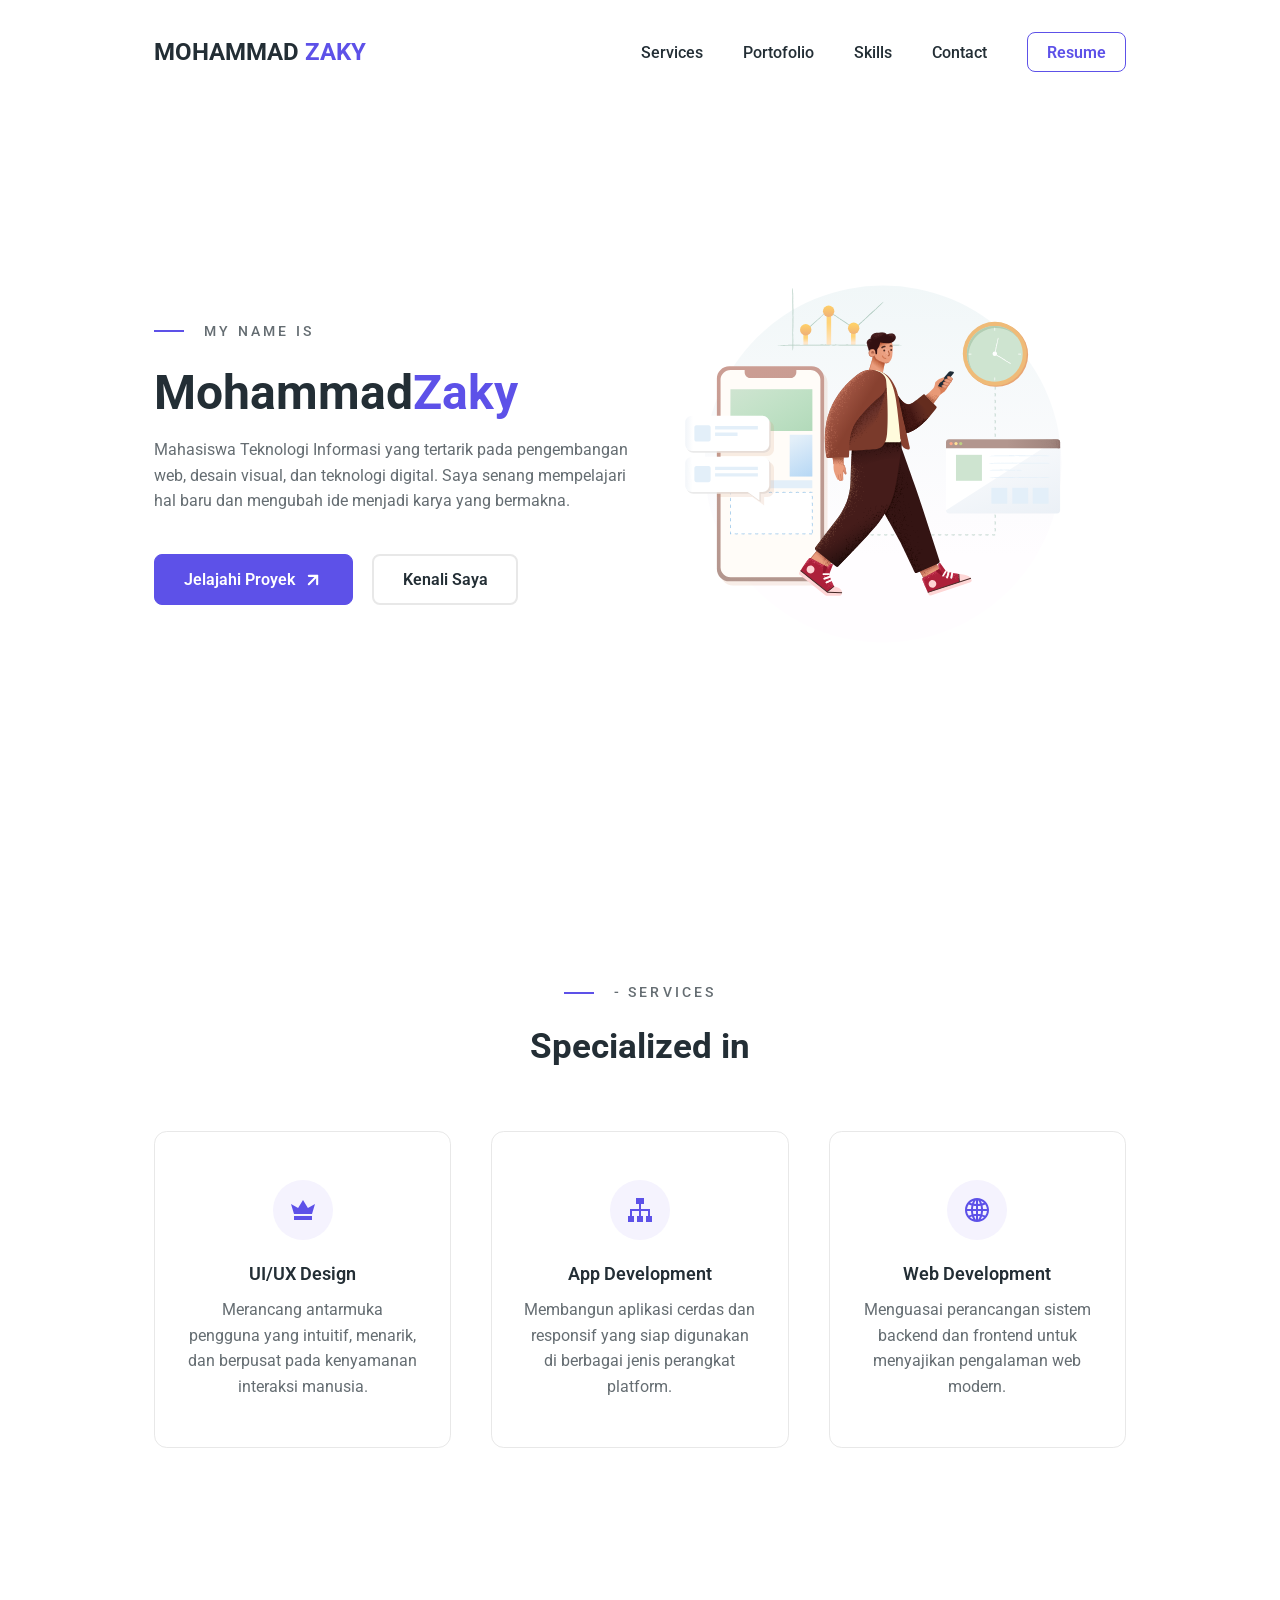
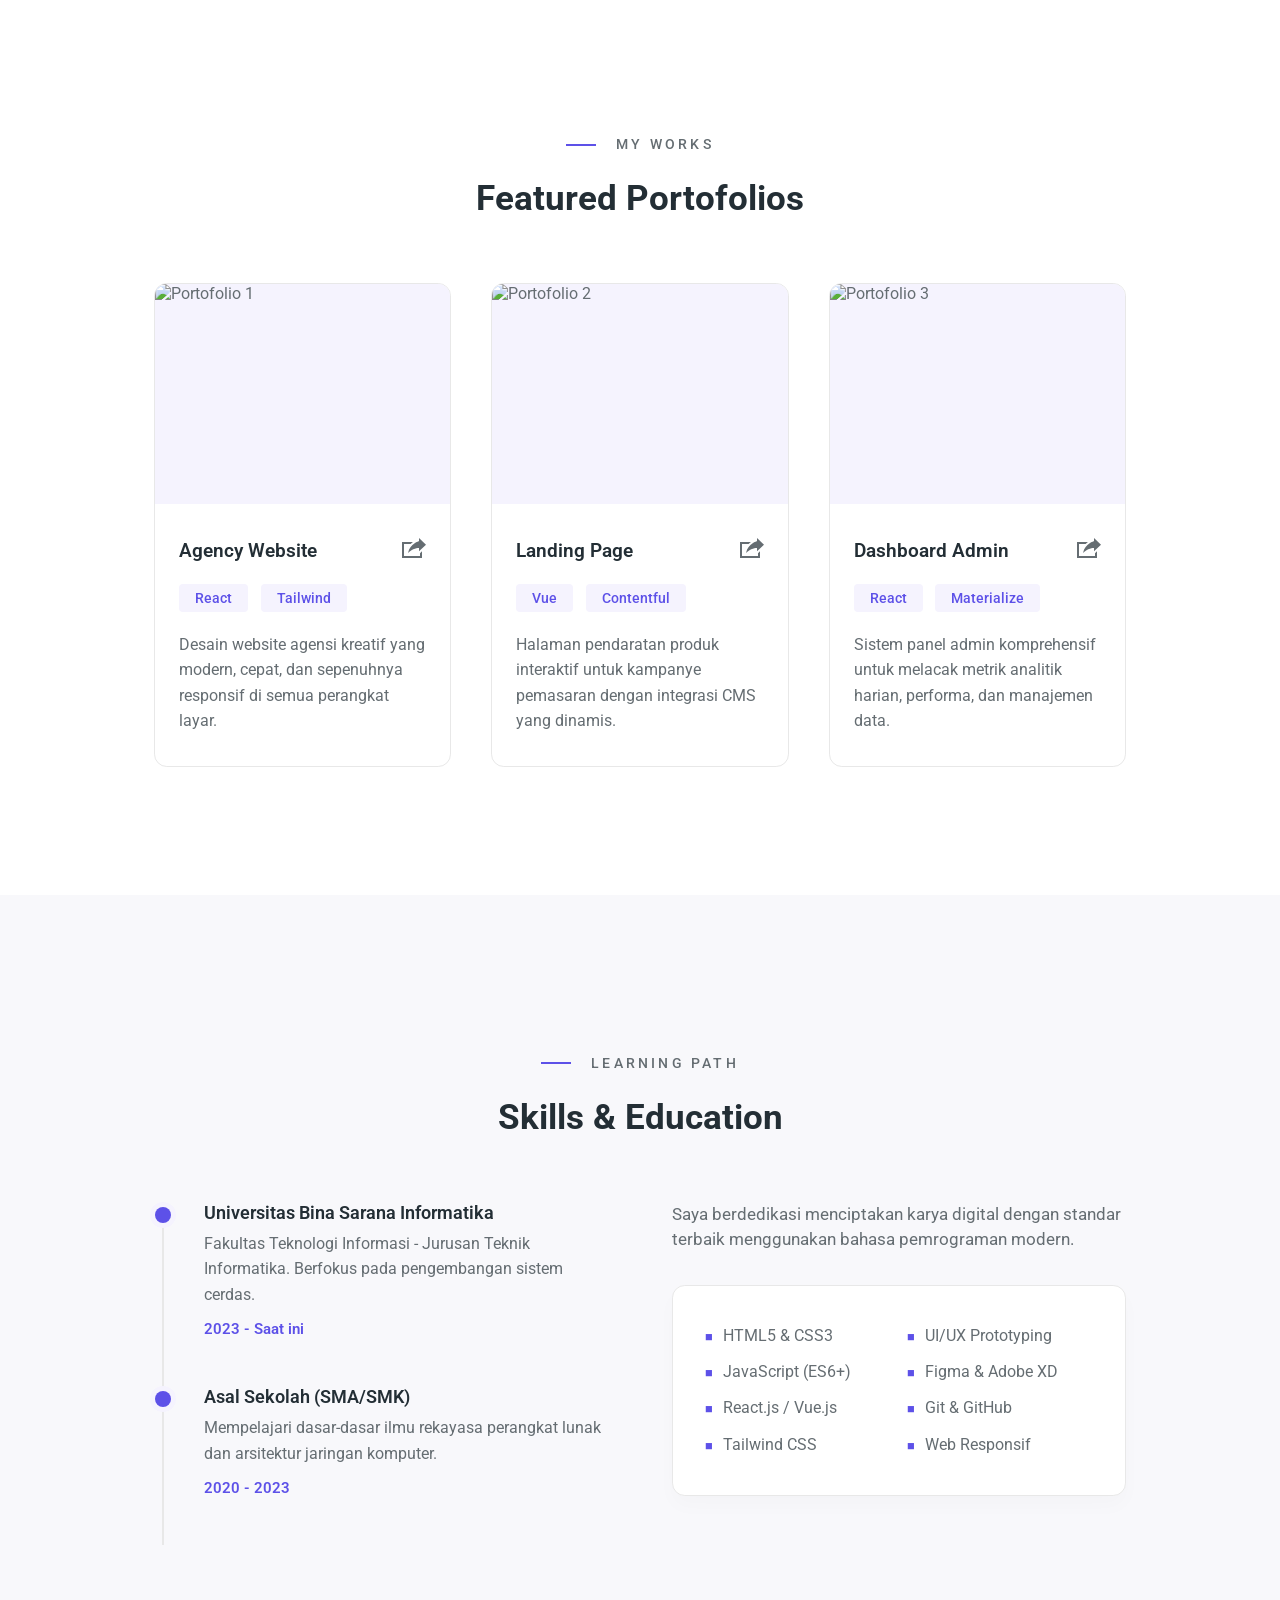
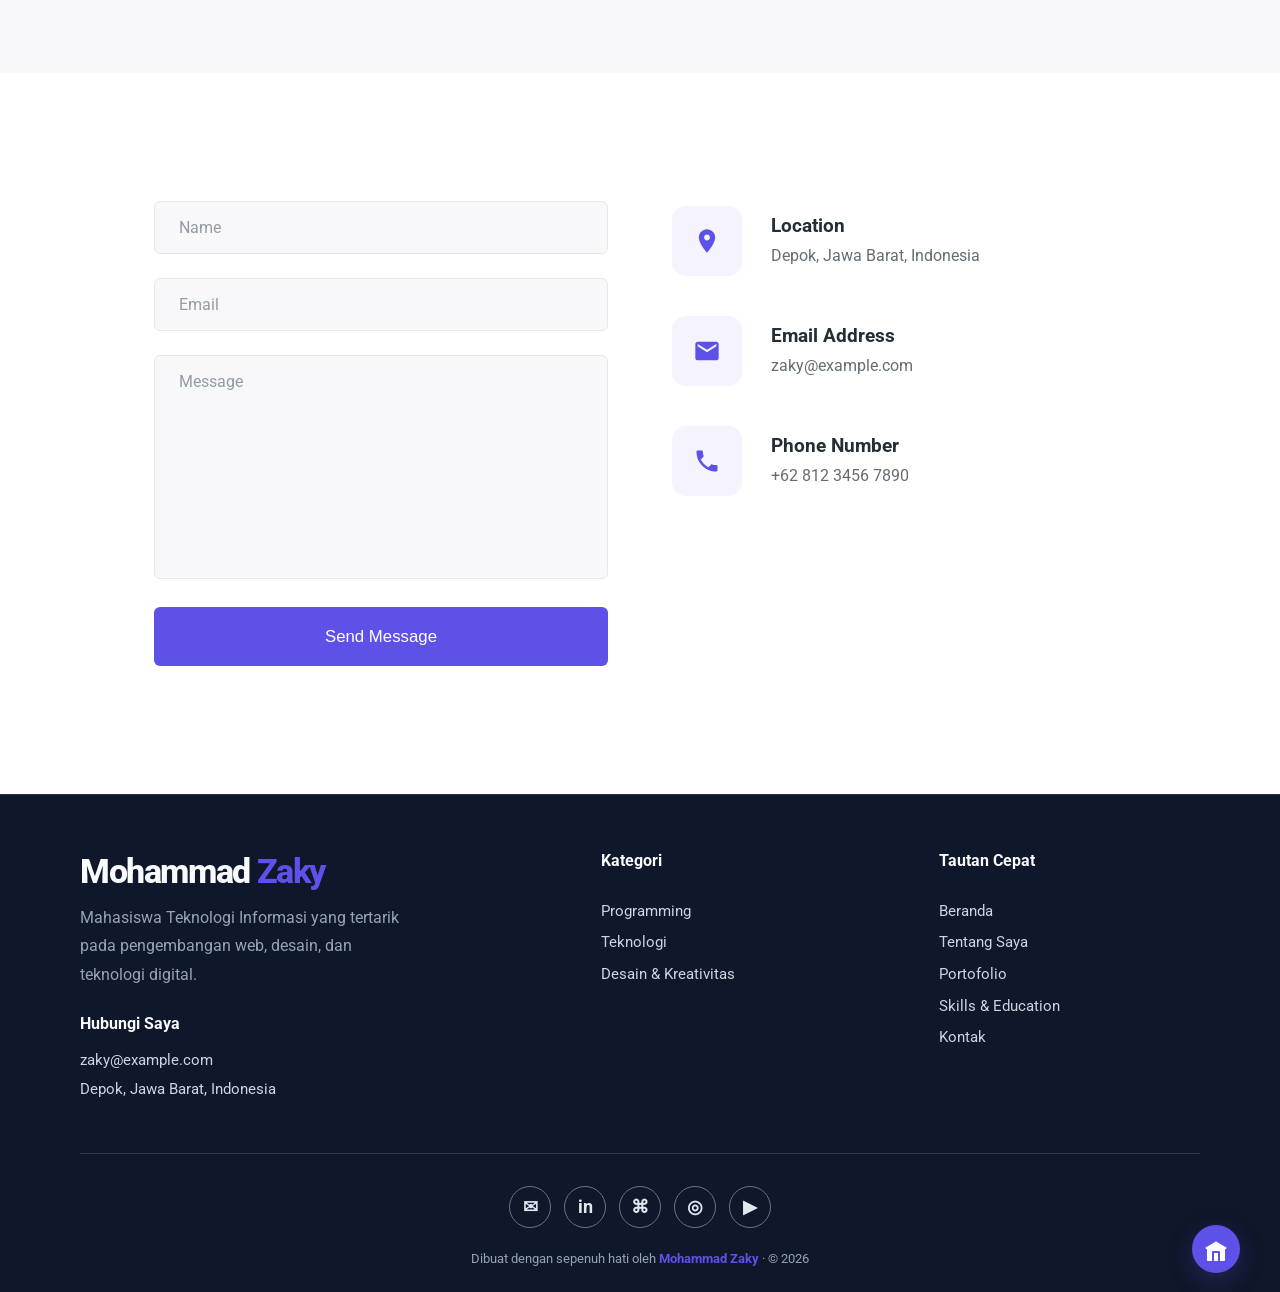
==== commit ca242b5c: "Update index.html" ====
--- a/index.html
+++ b/index.html
@@ -60,7 +60,7 @@
             </div>
 
             <div class="hero-right slide-right">
-                <img src="Images/sapiens.svg" alt="Person standing">
+                <img src="sapiens.svg" alt="Person standing">
             </div>
         </div>
     </section>
